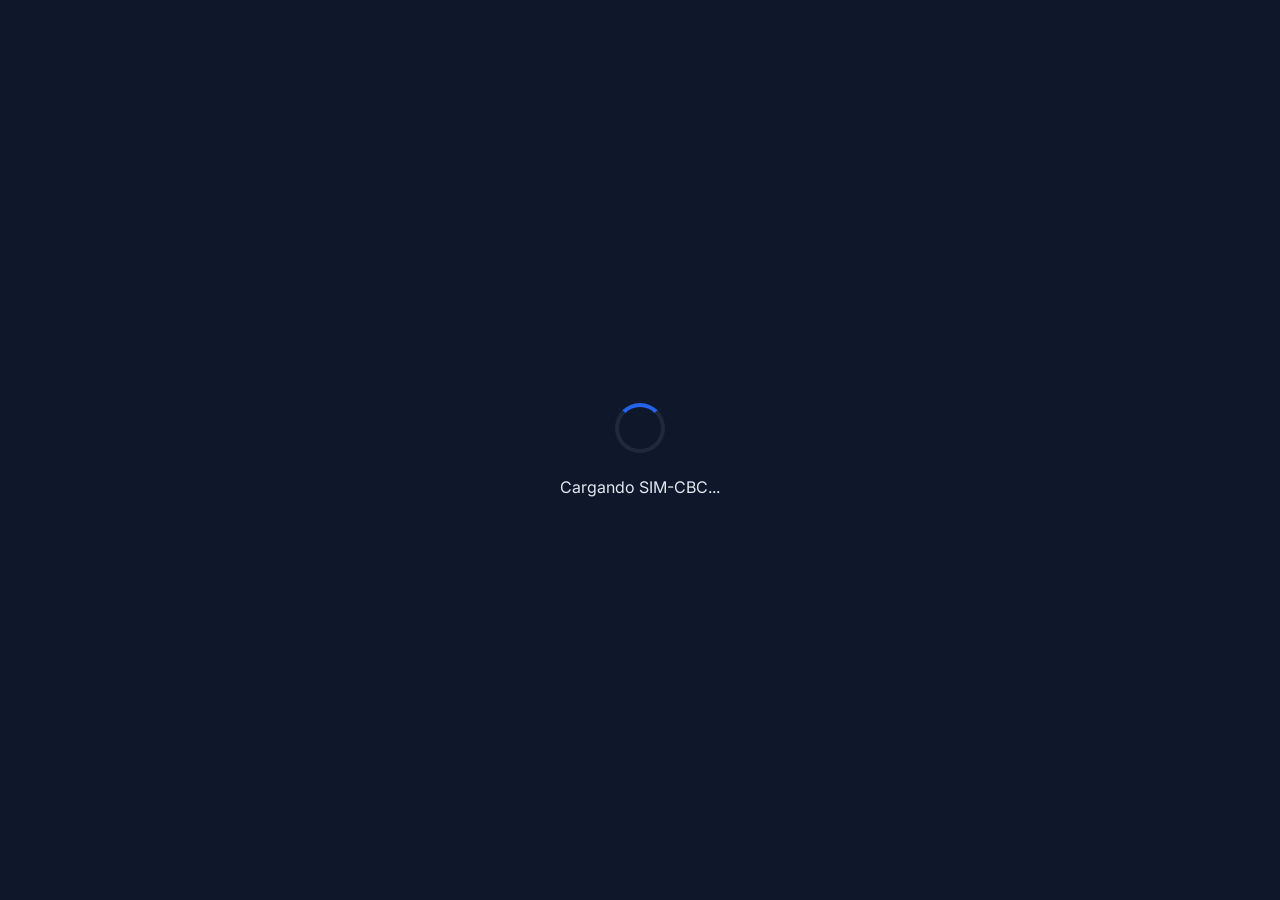
==== index.html @ 7fcc7be0 "Add files via upload" ====
<!DOCTYPE html>
<html lang="es">
<head>
  <meta charset="UTF-8">
  <meta name="viewport" content="width=device-width, initial-scale=1.0">
  <title>SIM-CBC | Sistema de Información y Monitoreo de las Condiciones Básicas de Calidad - UPT</title>
  
  <!-- Global error catcher for debugging load issues -->
  <script>
    // Force unregister any service workers and clear cache storage without infinite reload loops
    if ('serviceWorker' in navigator) {
      navigator.serviceWorker.getRegistrations().then(function(registrations) {
        for (var i = 0; i < registrations.length; i++) {
          registrations[i].unregister();
        }
      }).catch(function(e) {});
    }
    if (window.caches) {
      caches.keys().then(function(keys) {
        keys.forEach(function(key) {
          caches.delete(key);
        });
      }).catch(function(e) {});
    }

    // Robust fallback wrapper for localStorage in case it is blocked (e.g. Incognito mode)
    (function() {
      var storageAvailable = false;
      try {
        var testKey = "__storage_test__";
        window.localStorage.setItem(testKey, testKey);
        window.localStorage.removeItem(testKey);
        storageAvailable = true;
      } catch (e) {
        storageAvailable = false;
      }

      if (!storageAvailable) {
        console.warn("SIGECA: localStorage is blocked or not available. Falling back to in-memory storage.");
        var memoryStore = {};
        var mockLocalStorage = {
          getItem: function(key) {
            return memoryStore.hasOwnProperty(key) ? memoryStore[key] : null;
          },
          setItem: function(key, value) {
            memoryStore[key] = String(value);
          },
          removeItem: function(key) {
            delete memoryStore[key];
          },
          clear: function() {
            memoryStore = {};
          },
          key: function(index) {
            var keys = Object.keys(memoryStore);
            return index < keys.length ? keys[index] : null;
          },
          get length() {
            return Object.keys(memoryStore).length;
          }
        };

        try {
          Object.defineProperty(window, 'localStorage', {
            value: mockLocalStorage,
            writable: true,
            configurable: true
          });
        } catch (e) {
          window.localStorage = mockLocalStorage;
        }
      }
    })();

    function reportErrorToServer(type, details) {
      console.error("[SIGECA ERROR]:", type, details);
      fetch('/api/log_error', {
        method: 'POST',
        headers: { 'Content-Type': 'application/json' },
        body: JSON.stringify({
          type: type,
          message: details.message || String(details),
          source: details.source || '',
          lineno: details.lineno || 0,
          colno: details.colno || 0,
          stack: details.error ? (details.error.stack || '') : '',
          userAgent: navigator.userAgent,
          url: window.location.href
        })
      }).catch(err => console.warn("Failed to send error to server", err));
    }

    window.onerror = function(message, source, lineno, colno, error) {
      reportErrorToServer('window.onerror', {
        message: message,
        source: source,
        lineno: lineno,
        colno: colno,
        error: error
      });
      var errText = message + "\nArchivo: " + source + "\nLínea: " + lineno + (colno ? "\nColumna: " + colno : "");
      alert("[SIGECA Error de Carga]\n" + errText);
      return false;
    };

    window.addEventListener('unhandledrejection', function(event) {
      var reason = event.reason;
      reportErrorToServer('unhandledrejection', {
        message: reason ? (reason.message || String(reason)) : 'Unknown reason',
        error: reason
      });
      alert("[SIGECA Error de Promesa]\n" + (reason ? (reason.stack || reason) : 'Unknown promise rejection'));
    });

    // Cargar dinámicamente el test runner de E2E si se solicita en la URL
    if (window.location.search.includes("run_tests=true")) {
      const tScript = document.createElement("script");
      tScript.src = "./test_runner.js?v=" + Date.now();
      document.head.appendChild(tScript);
    }
  </script>
  
  <!-- SEO Meta Tags -->
  <meta name="description" content="SIM-CBC | Sistema de Información y Monitoreo de las Condiciones Básicas de Calidad - UPT">
  <meta name="author" content="SIM-CBC Institucional">
  
  <!-- Google Fonts - Inter -->
  <link rel="preconnect" href="https://fonts.googleapis.com">
  <link rel="preconnect" href="https://fonts.gstatic.com" crossorigin>
  <link href="https://fonts.googleapis.com/css2?family=Inter:wght@300;400;500;600;700;800&display=swap" rel="stylesheet">
  
  <!-- Lucide Icons for premium modern look -->
  <script src="./lucide.min.js?v=20260623.5"></script>
  
  <!-- SheetJS for Excel processing in frontend -->
  <script src="./xlsx.full.min.js?v=20260623.5"></script>
  
  <!-- Preload critical images for instant synchronous display -->
  <link rel="preload" href="./assets/universidad_privada_de_tacna_logo_transparent.png" as="image">
  <link rel="preload" href="./assets/universidad_privada_de_tacna_bg.jpg" as="image">
  
  <!-- Estilos Globales -->
  <link rel="stylesheet" href="./index.css?v=20260720.1">
</head>
<body>
  
  <!-- App Container -->
  <div id="app" class="app-container">
    <!-- El enrutador inyectará la vista aquí -->
    <div class="loader-container">
      <div class="loader"></div>
      <p>Cargando SIM-CBC...</p>
    </div>
  </div>

  <!-- Reusable OneDrive Modal Hook -->
  <div id="onedrive-modal-root"></div>

  <!-- Aplicación Principal (ES Module) -->
  <script type="module" src="./app.js?v=20260721.6"></script>
</body>
</html>
---- index.css ----
/* ==========================================================================
   SIGECA - SISTEMA DE DISEÑO & ESTILOS GLOBALES (Vanilla CSS)
   ========================================================================== */

/* Variables CSS - Paleta de colores y tokens de diseño Premium */
:root {
  --font-family: 'Inter', system-ui, -apple-system, BlinkMacSystemFont, 'Segoe UI', Roboto, Oxygen, Ubuntu, Cantarell, sans-serif;
  
  /* Colores de fondo */
  --bg-dark-900: #0b0f19; /* Sidebar, fondos muy oscuros */
  --bg-dark-800: #0f172a; /* Fondo principal de la app */
  --bg-dark-700: #1e293b; /* Tarjetas, headers secundarios */
  --bg-dark-600: #334155; /* Bordes, separadores, elementos hover */
  
  /* Colores primarios y acentos */
  --accent: #2563eb;      /* Azul institucional principal */
  --accent-light: #60a5fa;/* Azul brillante para hovers y bordes activos */
  --accent-glow: rgba(37, 99, 235, 0.15);
  
  /* Semáforo de calidad académica (CBC/Acreditación) */
  --color-cumple: #10b981;    /* Verde esmeralda */
  --color-proceso: #f59e0b;   /* Ámbar */
  --color-nocumple: #ef4444;  /* Rojo carmín */
  
  --color-cumple-bg: rgba(16, 185, 129, 0.1);
  --color-proceso-bg: rgba(245, 158, 11, 0.1);
  --color-nocumple-bg: rgba(239, 68, 68, 0.1);

  /* Texto */
  --text-100: #f8fafc;
  --text-200: #e2e8f0;
  --text-300: #94a3b8;
  --text-400: #64748b;
  
  /* Bordes y Sombras */
  --border-color: rgba(255, 255, 255, 0.08);
  --border-hover: rgba(255, 255, 255, 0.15);
  --radius-sm: 6px;
  --radius-md: 10px;
  --radius-lg: 16px;
  --shadow-sm: 0 2px 4px rgba(0, 0, 0, 0.1);
  --shadow-md: 0 4px 12px rgba(0, 0, 0, 0.2);
  --shadow-lg: 0 10px 25px rgba(0, 0, 0, 0.3);
  
  /* Transiciones */
  --transition-fast: 0.2s cubic-bezier(0.4, 0, 0.2, 1);
  --transition-normal: 0.3s cubic-bezier(0.4, 0, 0.2, 1);
}

/* Reset general */
*, *::before, *::after {
  box-sizing: border-box;
  margin: 0;
  padding: 0;
}

body {
  font-family: var(--font-family);
  background-color: var(--bg-dark-800);
  color: var(--text-200);
  min-height: 100vh;
  overflow-x: hidden;
  -webkit-font-smoothing: antialiased;
  -moz-osx-font-smoothing: grayscale;
}

/* Scrollbar personalizada */
::-webkit-scrollbar {
  width: 8px;
  height: 8px;
}
::-webkit-scrollbar-track {
  background: var(--bg-dark-900);
}
::-webkit-scrollbar-thumb {
  background: var(--bg-dark-600);
  border-radius: 4px;
}
::-webkit-scrollbar-thumb:hover {
  background: var(--text-400);
}

/* Contenedor principal del Shell */
.app-container {
  display: flex;
  min-height: 100vh;
  width: 100vw;
  background-color: var(--bg-dark-800);
}

/* Loader inicial */
.loader-container {
  display: flex;
  flex-direction: column;
  align-items: center;
  justify-content: center;
  width: 100%;
  height: 100vh;
  gap: 1.5rem;
}
.loader {
  border: 4px solid var(--bg-dark-700);
  border-top: 4px solid var(--accent);
  border-radius: 50%;
  width: 50px;
  height: 50px;
  animation: spin 1s linear infinite;
}
@keyframes spin {
  0% { transform: rotate(0deg); }
  100% { transform: rotate(360deg); }
}

/* ==========================================================================
   COMPONENTES DEL SHELL: SIDEBAR & HEADER
   ========================================================================== */

/* Sidebar */
.sidebar {
  width: 260px;
  background-color: var(--bg-dark-900);
  border-right: 1px solid var(--border-color);
  display: flex;
  flex-direction: column;
  flex-shrink: 0;
  transition: all var(--transition-normal);
  z-index: 100;
}

.sidebar-brand {
  padding: 2rem 1.5rem;
  display: flex;
  align-items: center;
  gap: 0.75rem;
  border-bottom: 1px solid var(--border-color);
}
.sidebar-logo {
  color: var(--accent-light);
  display: flex;
  align-items: center;
  justify-content: center;
}
.sidebar-title {
  font-size: 1.15rem;
  font-weight: 700;
  color: var(--text-100);
  letter-spacing: 0.5px;
}
.sidebar-subtitle {
  font-size: 0.65rem;
  color: var(--text-400);
  text-transform: uppercase;
  letter-spacing: 1px;
  margin-top: 2px;
}

.sidebar-nav {
  padding: 1.5rem 1rem;
  display: flex;
  flex-direction: column;
  gap: 0.5rem;
  flex-grow: 1;
}

.nav-item {
  display: flex;
  align-items: center;
  gap: 0.75rem;
  padding: 0.75rem 1rem;
  color: var(--text-300);
  text-decoration: none;
  font-size: 0.925rem;
  font-weight: 500;
  border-radius: var(--radius-md);
  transition: all var(--transition-fast);
  border: 1px solid transparent;
  cursor: pointer;
}
.nav-item:hover {
  color: var(--text-100);
  background-color: rgba(255, 255, 255, 0.03);
}
.nav-item.active {
  color: var(--text-100);
  background-color: var(--accent-glow);
  border-color: rgba(37, 99, 235, 0.25);
  font-weight: 600;
}
.nav-item i, .nav-item svg {
  width: 20px;
  height: 20px;
  flex-shrink: 0;
}

/* Submenús y cabeceras de sección en Sidebar */
.sidebar-section-header {
  font-size: 0.68rem;
  font-weight: 700;
  text-transform: uppercase;
  color: var(--text-400);
  letter-spacing: 1.5px;
  padding: 1rem 1rem 0.5rem 1rem;
}
.nav-submenu {
  display: flex;
  flex-direction: column;
  gap: 0.25rem;
  padding-left: 1.25rem;
  margin-left: 1rem;
  border-left: 1px solid rgba(255, 255, 255, 0.05);
}
.nav-subitem {
  display: flex;
  align-items: center;
  gap: 0.5rem;
  padding: 0.55rem 0.75rem;
  color: var(--text-300);
  text-decoration: none;
  font-size: 0.85rem;
  font-weight: 500;
  border-radius: var(--radius-sm);
  transition: all var(--transition-fast);
  cursor: pointer;
}
.nav-subitem:hover {
  color: var(--text-100);
  background-color: rgba(255, 255, 255, 0.02);
}
.nav-subitem.active {
  color: var(--text-100);
  background-color: rgba(255, 255, 255, 0.05);
  font-weight: 600;
}
.nav-subitem svg, .nav-subitem i {
  width: 16px;
  height: 16px;
  flex-shrink: 0;
}

.sidebar-footer {
  padding: 1.25rem;
  border-top: 1px solid var(--border-color);
  background-color: rgba(0, 0, 0, 0.1);
}
.user-profile {
  display: flex;
  align-items: center;
  gap: 0.75rem;
  padding: 0.5rem;
}
.user-avatar {
  width: 38px;
  height: 38px;
  background-color: var(--bg-dark-600);
  color: var(--accent-light);
  border-radius: 50%;
  display: flex;
  align-items: center;
  justify-content: center;
  font-weight: 700;
  font-size: 0.95rem;
  border: 2px solid var(--accent);
}
.user-info {
  display: flex;
  flex-direction: column;
  min-width: 0;
}
.user-name {
  color: var(--text-100);
  font-size: 0.85rem;
  font-weight: 600;
  white-space: nowrap;
  overflow: hidden;
  text-overflow: ellipsis;
}
.user-role {
  color: var(--text-400);
  font-size: 0.7rem;
  text-transform: uppercase;
  font-weight: 700;
}

/* Área de contenido principal */
.main-wrapper {
  display: flex;
  flex-direction: column;
  flex-grow: 1;
  min-width: 0;
  height: 100vh;
  overflow-y: auto;
}

/* Header */
.main-header {
  height: 70px;
  background-color: rgba(15, 23, 42, 0.8);
  backdrop-filter: blur(12px);
  -webkit-backdrop-filter: blur(12px);
  border-bottom: 1px solid var(--border-color);
  display: flex;
  align-items: center;
  justify-content: space-between;
  padding: 0 2rem;
  position: sticky;
  top: 0;
  z-index: 90;
  flex-shrink: 0;
}
.header-title-container h1 {
  font-size: 1.25rem;
  font-weight: 700;
  color: var(--text-100);
}
.header-actions {
  display: flex;
  align-items: center;
  gap: 1rem;
}

/* Configuración de base de datos / Selector de roles de testing rápido */
.test-controls {
  background-color: var(--bg-dark-700);
  border: 1px solid var(--border-color);
  padding: 0.35rem 0.75rem;
  border-radius: var(--radius-sm);
  display: flex;
  align-items: center;
  gap: 0.5rem;
  font-size: 0.8rem;
}
.test-controls span {
  color: var(--text-300);
}
.test-controls select {
  background: var(--bg-dark-900);
  color: var(--text-100);
  border: 1px solid var(--bg-dark-600);
  border-radius: 4px;
  padding: 0.15rem 0.35rem;
  font-size: 0.75rem;
  cursor: pointer;
  outline: none;
}
.db-status-badge {
  display: inline-flex;
  align-items: center;
  gap: 4px;
  font-size: 0.725rem;
  padding: 0.2rem 0.5rem;
  border-radius: 20px;
  background-color: rgba(255, 255, 255, 0.05);
  border: 1px solid var(--border-color);
}
.db-status-dot {
  width: 6px;
  height: 6px;
  border-radius: 50%;
  background-color: var(--color-proceso);
}
.db-status-dot.active {
  background-color: var(--color-cumple);
}

.btn-logout {
  background: transparent;
  border: none;
  color: var(--text-300);
  cursor: pointer;
  display: flex;
  align-items: center;
  padding: 0.5rem;
  border-radius: var(--radius-sm);
  transition: all var(--transition-fast);
}
.btn-logout:hover {
  background-color: var(--color-nocumple-bg);
  color: var(--color-nocumple);
}

/* Página principal de contenido */
.page-content {
  padding: 2rem;
  flex-grow: 1;
  display: flex;
  flex-direction: column;
  gap: 2rem;
  animation: fadeIn var(--transition-normal);
}
@keyframes fadeIn {
  from { opacity: 0; transform: translateY(8px); }
  to { opacity: 1; transform: translateY(0); }
}

/* ==========================================================================
   ELEMENTOS DE INTERFAZ COMUNES (UI Components)
   ========================================================================== */

/* Tarjetas */
.card {
  background-color: var(--bg-dark-700);
  border: 1px solid var(--border-color);
  border-radius: var(--radius-md);
  padding: 1.5rem;
  box-shadow: var(--shadow-sm);
  position: relative;
  overflow: hidden;
  transition: border-color var(--transition-fast), transform var(--transition-fast);
}
.card:hover {
  border-color: var(--border-hover);
}

/* Botones */
.btn {
  display: inline-flex;
  align-items: center;
  justify-content: center;
  gap: 0.5rem;
  padding: 0.65rem 1.25rem;
  border-radius: var(--radius-md);
  font-size: 0.875rem;
  font-weight: 600;
  cursor: pointer;
  transition: all var(--transition-fast);
  border: 1px solid transparent;
}
.btn-primary {
  background-color: var(--accent);
  color: var(--text-100);
}
.btn-primary:hover {
  background-color: var(--accent-light);
  box-shadow: 0 0 15px rgba(37, 99, 235, 0.4);
}
.btn-secondary {
  background-color: var(--bg-dark-600);
  color: var(--text-200);
  border-color: var(--border-color);
}
.btn-secondary:hover {
  background-color: var(--bg-dark-700);
  border-color: var(--border-hover);
}
.btn-success {
  background-color: var(--color-cumple);
  color: var(--text-100);
}
.btn-success:hover {
  background-color: #059669;
  box-shadow: 0 0 15px rgba(16, 185, 129, 0.4);
}
.btn-danger {
  background-color: var(--color-nocumple);
  color: var(--text-100);
}
.btn-danger:hover {
  background-color: #dc2626;
  box-shadow: 0 0 15px rgba(239, 68, 68, 0.4);
}
.btn:disabled {
  opacity: 0.5;
  cursor: not-allowed;
  box-shadow: none !important;
}

/* Estados del Semáforo de Calidad */
.badge-status {
  display: inline-flex;
  align-items: center;
  gap: 6px;
  font-size: 0.725rem;
  font-weight: 700;
  padding: 0.25rem 0.75rem;
  border-radius: 50px;
  text-transform: uppercase;
}
.badge-status.cumple {
  background-color: var(--color-cumple-bg);
  color: var(--color-cumple);
  border: 1px solid rgba(16, 185, 129, 0.2);
}
.badge-status.proceso {
  background-color: var(--color-proceso-bg);
  color: var(--color-proceso);
  border: 1px solid rgba(245, 158, 11, 0.2);
}
.badge-status.nocumple {
  background-color: var(--color-nocumple-bg);
  color: var(--color-nocumple);
  border: 1px solid rgba(239, 68, 68, 0.2);
}

/* ==========================================================================
   DISEÑOS DE PÁGINAS ESPECÍFICAS
   ========================================================================== */

/* 1. LOGIN PAGE */
.login-container {
  display: flex;
  align-items: center;
  justify-content: center;
  width: 100vw;
  height: 100vh;
  background: radial-gradient(circle at 10% 20%, rgba(15, 23, 42, 0.95) 0%, rgba(11, 15, 25, 0.98) 90%);
  position: relative;
  overflow: hidden;
}
.login-background-glow {
  position: absolute;
  width: 500px;
  height: 500px;
  border-radius: 50%;
  background: radial-gradient(circle, rgba(37, 99, 235, 0.1) 0%, transparent 70%);
  top: -100px;
  right: -100px;
  pointer-events: none;
}
.login-background-glow-2 {
  position: absolute;
  width: 600px;
  height: 600px;
  border-radius: 50%;
  background: radial-gradient(circle, rgba(16, 185, 129, 0.05) 0%, transparent 70%);
  bottom: -200px;
  left: -200px;
  pointer-events: none;
}
.login-card {
  width: 100%;
  max-width: 440px;
  background-color: rgba(30, 41, 59, 0.7);
  backdrop-filter: blur(20px);
  -webkit-backdrop-filter: blur(20px);
  border: 1px solid rgba(255, 255, 255, 0.08);
  border-radius: var(--radius-lg);
  padding: 3rem 2.5rem;
  box-shadow: var(--shadow-lg);
  z-index: 10;
}
.login-header {
  text-align: center;
  margin-bottom: 2rem;
}
.login-logo {
  color: var(--accent-light);
  margin-bottom: 1rem;
  display: inline-flex;
}
.login-title {
  font-size: 1.75rem;
  font-weight: 800;
  color: var(--text-100);
  margin-bottom: 0.5rem;
}
.login-subtitle {
  font-size: 0.875rem;
  color: var(--text-300);
}
.form-group {
  margin-bottom: 1.25rem;
  display: flex;
  flex-direction: column;
  gap: 0.5rem;
}
.form-group label {
  font-size: 0.8rem;
  font-weight: 600;
  color: var(--text-200);
  text-transform: uppercase;
  letter-spacing: 0.5px;
}
.input-control {
  background-color: var(--bg-dark-900);
  border: 1px solid var(--border-color);
  border-radius: var(--radius-md);
  padding: 0.75rem 1rem;
  color: var(--text-100);
  font-family: inherit;
  font-size: 0.95rem;
  transition: all var(--transition-fast);
}
.input-control:focus {
  outline: none;
  border-color: var(--accent);
  box-shadow: 0 0 0 3px rgba(37, 99, 235, 0.15);
}
.login-role-helper {
  margin-top: 1.5rem;
  border-top: 1px solid var(--border-color);
  padding-top: 1.25rem;
}
.login-role-helper p {
  font-size: 0.75rem;
  color: var(--text-400);
  text-align: center;
  margin-bottom: 0.75rem;
}
.role-buttons-grid {
  display: grid;
  grid-template-columns: repeat(3, 1fr);
  gap: 0.5rem;
}
.btn-role-quick {
  background: var(--bg-dark-900);
  border: 1px solid var(--border-color);
  color: var(--text-300);
  padding: 0.5rem;
  border-radius: var(--radius-sm);
  font-size: 0.75rem;
  font-weight: 500;
  cursor: pointer;
  transition: all var(--transition-fast);
}
.btn-role-quick:hover {
  border-color: var(--accent-light);
  color: var(--text-100);
  background-color: rgba(37, 99, 235, 0.1);
}

/* 2. DASHBOARD PAGE */
.dashboard-grid-kpi {
  display: grid;
  grid-template-columns: repeat(auto-fit, minmax(240px, 1fr));
  gap: 1.5rem;
}
.kpi-card {
  display: flex;
  align-items: center;
  justify-content: space-between;
}
.kpi-details h3 {
  font-size: 0.85rem;
  color: var(--text-300);
  text-transform: uppercase;
  letter-spacing: 0.5px;
  margin-bottom: 0.5rem;
}
.kpi-value {
  font-size: 2.25rem;
  font-weight: 800;
  color: var(--text-100);
  line-height: 1;
}
.kpi-progress {
  font-size: 0.75rem;
  font-weight: 600;
  margin-top: 0.5rem;
  display: flex;
  align-items: center;
  gap: 4px;
}
.kpi-icon-container {
  width: 48px;
  height: 48px;
  border-radius: var(--radius-md);
  display: flex;
  align-items: center;
  justify-content: center;
}
.kpi-icon-container.blue {
  background-color: rgba(37, 99, 235, 0.1);
  color: var(--accent-light);
  border: 1px solid rgba(37, 99, 235, 0.15);
}
.kpi-icon-container.green {
  background-color: var(--color-cumple-bg);
  color: var(--color-cumple);
  border: 1px solid rgba(16, 185, 129, 0.15);
}
.kpi-icon-container.purple {
  background-color: rgba(124, 58, 237, 0.1);
  color: #a78bfa;
  border: 1px solid rgba(124, 58, 237, 0.15);
}

.dashboard-sections-layout {
  display: grid;
  grid-template-columns: 2fr 1fr;
  gap: 1.5rem;
}
@media (max-width: 1024px) {
  .dashboard-sections-layout {
    grid-template-columns: 1fr;
  }
}

.powerbi-embed-card {
  display: flex;
  flex-direction: column;
  height: 520px;
}
.powerbi-header {
  display: flex;
  align-items: center;
  justify-content: space-between;
  margin-bottom: 1rem;
}
.powerbi-badge {
  background-color: #f2c811;
  color: #000;
  font-size: 0.7rem;
  font-weight: 800;
  padding: 0.2rem 0.5rem;
  border-radius: 4px;
  text-transform: uppercase;
}
.powerbi-container {
  background-color: var(--bg-dark-900);
  border-radius: var(--radius-md);
  flex-grow: 1;
  overflow: hidden;
  border: 1px solid var(--border-color);
  position: relative;
}
.powerbi-iframe-mock {
  width: 100%;
  height: 100%;
  border: none;
  background-color: #0b0f19;
  display: flex;
  flex-direction: column;
  align-items: center;
  justify-content: center;
}
.mock-bi-chart-row {
  display: flex;
  align-items: flex-end;
  justify-content: space-around;
  width: 80%;
  height: 200px;
  margin: 1.5rem 0;
  border-bottom: 2px solid var(--bg-dark-600);
  padding-bottom: 10px;
}
.mock-bi-bar {
  width: 45px;
  background: linear-gradient(180deg, var(--accent-light) 0%, var(--accent) 100%);
  border-radius: 4px 4px 0 0;
  position: relative;
  animation: heightGrow 1s ease-out;
  transition: all var(--transition-fast);
}
.mock-bi-bar::after {
  content: attr(data-val);
  position: absolute;
  top: -25px;
  left: 50%;
  transform: translateX(-50%);
  font-size: 0.75rem;
  color: var(--text-100);
  font-weight: 600;
}
.mock-bi-bar:hover {
  filter: brightness(1.2);
  box-shadow: 0 0 15px rgba(96, 165, 250, 0.4);
}
@keyframes heightGrow {
  from { height: 0; }
}

.indicator-mini-list {
  display: flex;
  flex-direction: column;
  gap: 1rem;
}
.indicator-mini-card {
  display: flex;
  align-items: center;
  justify-content: space-between;
  padding: 0.75rem;
  background-color: rgba(255, 255, 255, 0.02);
  border: 1px solid var(--border-color);
  border-radius: var(--radius-sm);
}
.indicator-mini-info {
  display: flex;
  flex-direction: column;
  gap: 2px;
  min-width: 0;
}
.indicator-mini-code {
  font-size: 0.75rem;
  font-weight: 700;
  color: var(--accent-light);
}
.indicator-mini-name {
  font-size: 0.85rem;
  color: var(--text-200);
  white-space: nowrap;
  overflow: hidden;
  text-overflow: ellipsis;
}

/* 3. MALLA CURRICULAR (C1) PAGE */
.malla-header-actions {
  display: flex;
  gap: 1rem;
  align-items: center;
  flex-wrap: wrap;
}
.malla-cycles-tab {
  display: flex;
  gap: 0.5rem;
  background-color: var(--bg-dark-900);
  padding: 0.4rem;
  border-radius: var(--radius-md);
  border: 1px solid var(--border-color);
  overflow-x: auto;
}
.tab-btn {
  background: transparent;
  border: none;
  color: var(--text-300);
  padding: 0.5rem 1rem;
  font-size: 0.85rem;
  font-weight: 600;
  border-radius: var(--radius-sm);
  cursor: pointer;
  transition: all var(--transition-fast);
  white-space: nowrap;
}
.tab-btn:hover {
  color: var(--text-100);
}
.tab-btn.active {
  background-color: var(--bg-dark-700);
  color: var(--text-100);
  box-shadow: var(--shadow-sm);
}

.malla-grid {
  display: grid;
  grid-template-columns: repeat(auto-fill, minmax(280px, 1fr));
  gap: 1.5rem;
}
.course-card {
  display: flex;
  flex-direction: column;
  height: 100%;
}
.course-header {
  display: flex;
  justify-content: space-between;
  align-items: flex-start;
  margin-bottom: 0.75rem;
}
.course-code {
  font-size: 0.75rem;
  font-weight: 700;
  color: var(--accent-light);
  letter-spacing: 0.5px;
}
.course-name {
  font-size: 1rem;
  font-weight: 700;
  color: var(--text-100);
  margin-bottom: 1rem;
  flex-grow: 1;
}
.course-details-row {
  display: grid;
  grid-template-columns: repeat(3, 1fr);
  gap: 0.5rem;
  padding: 0.75rem 0;
  border-top: 1px solid var(--border-color);
  border-bottom: 1px solid var(--border-color);
  margin-bottom: 1rem;
}
.course-detail-item {
  display: flex;
  flex-direction: column;
  align-items: center;
}
.course-detail-label {
  font-size: 0.65rem;
  color: var(--text-400);
  text-transform: uppercase;
}
.course-detail-val {
  font-size: 0.9rem;
  font-weight: 700;
  color: var(--text-200);
}
.course-footer {
  display: flex;
  justify-content: space-between;
  align-items: center;
  gap: 0.5rem;
}
.onedrive-sync-status {
  display: inline-flex;
  align-items: center;
  gap: 4px;
  font-size: 0.725rem;
  color: var(--text-300);
}
.onedrive-sync-status.synced {
  color: var(--color-cumple);
}
.onedrive-sync-status svg {
  width: 14px;
  height: 14px;
}

/* 4. PLAN DE ESTUDIOS PAGE */
.plan-layout {
  display: grid;
  grid-template-columns: 1fr 300px;
  gap: 1.5rem;
}
@media (max-width: 900px) {
  .plan-layout {
    grid-template-columns: 1fr;
  }
}
.plan-section {
  margin-bottom: 2rem;
}
.plan-section-title {
  font-size: 1.1rem;
  font-weight: 700;
  color: var(--text-100);
  margin-bottom: 1rem;
  border-left: 3px solid var(--accent);
  padding-left: 0.75rem;
}
.plan-text-card p {
  line-height: 1.6;
  color: var(--text-200);
  margin-bottom: 1rem;
  font-size: 0.95rem;
}
.plan-objectives-list {
  display: flex;
  flex-direction: column;
  gap: 1rem;
  margin-top: 1rem;
}
.plan-objective-item {
  display: flex;
  gap: 1rem;
  background-color: rgba(255, 255, 255, 0.01);
  padding: 1rem;
  border-radius: var(--radius-sm);
  border: 1px solid var(--border-color);
}
.plan-objective-num {
  width: 24px;
  height: 24px;
  border-radius: 50%;
  background-color: var(--accent-glow);
  color: var(--accent-light);
  border: 1px solid rgba(37, 99, 235, 0.25);
  display: flex;
  align-items: center;
  justify-content: center;
  font-size: 0.8rem;
  font-weight: 700;
  flex-shrink: 0;
}
.plan-objective-text {
  font-size: 0.9rem;
  color: var(--text-200);
}

.plan-sidebar-widgets {
  display: flex;
  flex-direction: column;
  gap: 1.5rem;
}
.onedrive-file-card {
  display: flex;
  align-items: center;
  gap: 0.75rem;
  padding: 1rem;
  background-color: rgba(255, 255, 255, 0.02);
  border: 1px solid var(--border-color);
  border-radius: var(--radius-md);
  margin-top: 0.75rem;
  transition: all var(--transition-fast);
}
.onedrive-file-card:hover {
  background-color: rgba(255, 255, 255, 0.05);
  border-color: var(--accent-light);
}
.onedrive-file-icon {
  color: #0078d4; /* Color azul OneDrive oficial */
  flex-shrink: 0;
}
.onedrive-file-info {
  display: flex;
  flex-direction: column;
  min-width: 0;
  flex-grow: 1;
}
.onedrive-file-name {
  font-size: 0.85rem;
  font-weight: 600;
  color: var(--text-100);
  white-space: nowrap;
  overflow: hidden;
  text-overflow: ellipsis;
}
.onedrive-file-meta {
  font-size: 0.7rem;
  color: var(--text-400);
}

/* 5. GESTIÓN DE EVIDENCIAS PAGE */
.evidencias-layout {
  display: grid;
  grid-template-columns: 1fr;
  gap: 1.5rem;
}
.table-container {
  width: 100%;
  overflow-x: auto;
  border-radius: var(--radius-md);
  border: 1px solid var(--border-color);
  background-color: var(--bg-dark-700);
}
.evidencias-table {
  width: 100%;
  border-collapse: collapse;
  text-align: left;
  font-size: 0.9rem;
}
.evidencias-table th {
  background-color: var(--bg-dark-900);
  padding: 1rem;
  color: var(--text-100);
  font-weight: 600;
  border-bottom: 1px solid var(--border-color);
}
.evidencias-table td {
  padding: 1rem;
  border-bottom: 1px solid var(--border-color);
  color: var(--text-200);
}
.evidencias-table tr:last-child td {
  border-bottom: none;
}
.evidencias-table tr:hover td {
  background-color: rgba(255, 255, 255, 0.01);
}
.indicator-link-badge {
  display: inline-block;
  background-color: var(--accent-glow);
  color: var(--accent-light);
  border: 1px solid rgba(37, 99, 235, 0.25);
  font-size: 0.75rem;
  font-weight: 700;
  padding: 0.15rem 0.5rem;
  border-radius: 4px;
}

/* ==========================================================================
   MODAL DE ONEDRIVE (PREMIUM SIMULATION)
   ========================================================================== */
.modal-overlay {
  position: fixed;
  top: 0;
  left: 0;
  right: 0;
  bottom: 0;
  background-color: rgba(0, 0, 0, 0.75);
  backdrop-filter: blur(8px);
  display: flex;
  align-items: center;
  justify-content: center;
  z-index: 1000;
  animation: fadeIn var(--transition-fast);
}
.modal-wrapper {
  background-color: var(--bg-dark-700);
  border: 1px solid var(--border-color);
  border-radius: var(--radius-lg);
  width: 90%;
  max-width: 600px;
  box-shadow: var(--shadow-lg);
  overflow: hidden;
  display: flex;
  flex-direction: column;
  animation: modalSlideUp var(--transition-normal);
}
@keyframes modalSlideUp {
  from { transform: translateY(30px); opacity: 0; }
  to { transform: translateY(0); opacity: 1; }
}

.modal-header {
  padding: 1.25rem 1.5rem;
  border-bottom: 1px solid var(--border-color);
  display: flex;
  align-items: center;
  justify-content: space-between;
  background-color: var(--bg-dark-900);
}
.modal-title {
  font-size: 1.1rem;
  font-weight: 700;
  color: var(--text-100);
  display: flex;
  align-items: center;
  gap: 0.5rem;
}
.modal-close {
  background: transparent;
  border: none;
  color: var(--text-300);
  cursor: pointer;
  padding: 0.25rem;
  border-radius: var(--radius-sm);
  display: flex;
  align-items: center;
  justify-content: center;
  transition: all var(--transition-fast);
}
.modal-close:hover {
  background-color: var(--bg-dark-600);
  color: var(--text-100);
}

.modal-body {
  padding: 1.5rem;
  display: flex;
  flex-direction: column;
  gap: 1.25rem;
  max-height: 70vh;
  overflow-y: auto;
}

.onedrive-selector-panel {
  border: 2px dashed var(--border-color);
  border-radius: var(--radius-md);
  padding: 2.5rem 1.5rem;
  text-align: center;
  display: flex;
  flex-direction: column;
  align-items: center;
  gap: 1rem;
  background-color: var(--bg-dark-900);
  transition: all var(--transition-fast);
  cursor: pointer;
}
.onedrive-selector-panel:hover {
  border-color: var(--accent);
  background-color: rgba(37, 99, 235, 0.02);
}
.onedrive-picker-icon {
  color: #0078d4;
}
.onedrive-mock-files-list {
  display: flex;
  flex-direction: column;
  gap: 0.75rem;
  margin-top: 0.5rem;
}
.onedrive-mock-item {
  display: flex;
  align-items: center;
  justify-content: space-between;
  padding: 0.75rem 1rem;
  border-radius: var(--radius-sm);
  border: 1px solid var(--border-color);
  background-color: var(--bg-dark-900);
  cursor: pointer;
  transition: all var(--transition-fast);
}
.onedrive-mock-item:hover {
  border-color: var(--accent-light);
  background-color: rgba(37, 99, 235, 0.05);
}
.onedrive-mock-item.selected {
  border-color: var(--color-cumple);
  background-color: var(--color-cumple-bg);
}

.modal-footer {
  padding: 1.25rem 1.5rem;
  border-top: 1px solid var(--border-color);
  display: flex;
  justify-content: flex-end;
  gap: 0.75rem;
  background-color: var(--bg-dark-900);
}

/* Modales e inputs */
.form-grid-2 {
  display: grid;
  grid-template-columns: 1fr 1fr;
  gap: 1rem;
}
@media (max-width: 600px) {
  .form-grid-2 {
    grid-template-columns: 1fr;
  }
}

select.input-control {
  appearance: none;
  background-image: url("data:image/svg+xml;utf8,<svg xmlns='http://www.w3.org/2000/svg' width='24' height='24' viewBox='0 0 24 24' fill='none' stroke='%2394a3b8' stroke-width='2' stroke-linecap='round' stroke-linejoin='round'><polyline points='6 9 12 15 18 9'></polyline></svg>");
  background-repeat: no-repeat;
  background-position: right 10px center;
  background-size: 18px;
  padding-right: 2.5rem;
}

/* ==========================================================================
   MALLA CURRICULAR - PESTAÑAS PRINCIPALES Y RESUMEN DE CRÉDITOS
   ========================================================================== */
.malla-main-tabs {
  display: flex;
  border-bottom: 1px solid var(--border-color);
  margin-bottom: 1.5rem;
  gap: 0.5rem;
}
.malla-main-tab-btn {
  background: transparent;
  border: none;
  color: var(--text-300);
  padding: 0.75rem 1.25rem;
  font-size: 0.95rem;
  font-weight: 600;
  cursor: pointer;
  position: relative;
  transition: all var(--transition-fast);
  display: flex;
  align-items: center;
  gap: 8px;
  border-radius: var(--radius-sm) var(--radius-sm) 0 0;
}
.malla-main-tab-btn:hover {
  color: var(--text-100);
  background-color: rgba(255, 255, 255, 0.02);
}
.malla-main-tab-btn.active {
  color: var(--accent-light);
}
.malla-main-tab-btn.active::after {
  content: "";
  position: absolute;
  bottom: -1px;
  left: 0;
  right: 0;
  height: 2px;
  background-color: var(--accent-light);
}

/* Tabla de Resumen de Créditos */
.summary-table-container {
  overflow-x: auto;
  border-radius: var(--radius-md);
  border: 1px solid var(--border-color);
  background-color: var(--bg-dark-900);
  margin-bottom: 2rem;
  box-shadow: var(--shadow-md);
}
.summary-table {
  width: 100%;
  border-collapse: collapse;
  text-align: left;
  font-size: 0.85rem;
}
.summary-table th, 
.summary-table td {
  padding: 0.85rem 1rem;
  border: 1px solid var(--border-color);
}
.summary-table th {
  background-color: var(--bg-dark-700);
  color: var(--text-100);
  font-weight: 700;
  text-align: center;
  font-size: 0.75rem;
  text-transform: uppercase;
  letter-spacing: 0.5px;
}
.summary-table tr.group-header td {
  background-color: rgba(37, 99, 235, 0.05);
  font-weight: 700;
  color: var(--accent-light);
  font-size: 0.75rem;
  text-transform: uppercase;
  letter-spacing: 1px;
  border-bottom: 2px solid rgba(37, 99, 235, 0.2);
}
.summary-table tr.total-row td {
  background-color: var(--bg-dark-700);
  font-weight: 700;
  color: var(--text-100);
  font-size: 0.9rem;
  border-bottom: 2px solid var(--border-color);
}
.summary-table tr.summary-row {
  cursor: pointer;
  transition: all var(--transition-fast);
}
.summary-table tr.summary-row:hover {
  background-color: rgba(255, 255, 255, 0.02);
}
.summary-table tr.summary-row.selected {
  background-color: rgba(37, 99, 235, 0.08);
  border-left: 3px solid var(--accent-light);
}
.summary-table td.text-center {
  text-align: center;
}
.summary-table td.text-right {
  text-align: right;
}
.summary-table td.highlight-cell {
  background-color: rgba(255, 255, 255, 0.01);
  font-weight: 600;
}
.summary-table tr.total-row td.highlight-cell {
  background-color: var(--bg-dark-700);
  font-weight: 800;
  color: var(--accent-light);
}

/* Micro visualizaciones de barra de porcentaje */
.progress-percentage-container {
  display: flex;
  align-items: center;
  gap: 8px;
  justify-content: flex-end;
}
.progress-percentage-bar {
  width: 50px;
  height: 6px;
  background-color: var(--bg-dark-600);
  border-radius: 3px;
  overflow: hidden;
  display: inline-block;
}
.progress-percentage-fill {
  height: 100%;
  background: linear-gradient(90deg, var(--accent) 0%, var(--accent-light) 100%);
  border-radius: 3px;
}
.progress-percentage-text {
  min-width: 42px;
  text-align: right;
  font-size: 0.75rem;
  font-weight: 600;
  color: var(--text-200);
}

/* Detalle inferior de asignaturas */
.detail-section-title {
  font-size: 1rem;
  font-weight: 700;
  color: var(--text-100);
  margin-bottom: 1rem;
  display: flex;
  align-items: center;
  gap: 8px;
}
.detail-courses-list {
  display: grid;
  grid-template-columns: repeat(auto-fill, minmax(280px, 1fr));
  gap: 1rem;
  margin-top: 1rem;
}

/* ==========================================================================
   PÁGINA DE BIENVENIDA / PRESENTACIÓN INSTITUCIONAL UPT
   ========================================================================== */

.welcome-screen-container {
  display: flex;
  width: 100vw;
  height: 100vh;
  position: relative;
  overflow: hidden;
  background-color: #0b0f19;
  color: var(--text-200);
}

/* 1. Slideshow de Fondo (Video-like con Ken Burns) */
.welcome-slideshow {
  position: absolute;
  top: 0;
  left: 0;
  width: 100%;
  height: 100%;
  z-index: 1;
}

.welcome-slideshow .slide {
  position: absolute;
  top: 0;
  left: 0;
  width: 100%;
  height: 100%;
  background-size: cover;
  background-position: center;
  opacity: 0;
  transition: opacity 1.5s ease-in-out;
  transform: scale(1);
}

.welcome-slideshow .slide.active {
  opacity: 0.25; /* Sutil transparencia para asegurar legibilidad */
  animation: kenBurns 12s infinite alternate ease-in-out;
}

@keyframes kenBurns {
  0% {
    transform: scale(1.02) translate(0, 0);
  }
  100% {
    transform: scale(1.08) translate(1%, -0.5%);
  }
}

/* 2. Filtros de Superposición (Overlays) */
.welcome-overlay-gradient {
  position: absolute;
  top: 0;
  left: 0;
  width: 100%;
  height: 100%;
  background: linear-gradient(135deg, rgba(11, 15, 25, 0.96) 0%, rgba(15, 23, 42, 0.85) 50%, rgba(11, 15, 25, 0.96) 100%);
  z-index: 2;
  pointer-events: none;
}

.welcome-overlay-vignette {
  position: absolute;
  top: 0;
  left: 0;
  width: 100%;
  height: 100%;
  background: radial-gradient(circle, transparent 40%, rgba(11, 15, 25, 0.95) 90%);
  z-index: 2;
  pointer-events: none;
}

/* Luces de fondo institucionales (Glows Azul Marino y Plomo) */
.welcome-glow-navy {
  position: absolute;
  width: 600px;
  height: 600px;
  border-radius: 50%;
  background: radial-gradient(circle, rgba(37, 99, 235, 0.12) 0%, transparent 70%);
  top: -150px;
  left: -150px;
  z-index: 2;
  pointer-events: none;
}

.welcome-glow-navy-2 {
  position: absolute;
  width: 600px;
  height: 600px;
  border-radius: 50%;
  background: radial-gradient(circle, rgba(71, 85, 105, 0.12) 0%, transparent 70%); /* Glow color plomo/slate */
  bottom: -200px;
  right: 20%;
  z-index: 2;
  pointer-events: none;
}

/* 3. Contenedor de Contenido Dividido */
.welcome-content {
  position: relative;
  display: flex;
  width: 100%;
  height: 100%;
  z-index: 3;
}

/* Panel Izquierdo: Información UPT */
.welcome-left-panel {
  flex: 1.25;
  padding: 3.5rem 4.5rem;
  display: flex;
  flex-direction: column;
  justify-content: space-between;
  height: 100%;
  overflow-y: auto;
}

/* Marca de la Universidad (Logo Todo Blanco y Grande, Sin Textos) */
.welcome-brand {
  display: flex;
  align-items: center;
  justify-content: flex-start;
  margin-bottom: 1rem;
  animation: fadeInUp 0.8s ease-out;
}

.welcome-brand .logo-wrapper-large {
  width: 320px; /* Ancho ampliado para ajustarse a las dimensiones 4602x2567 */
  height: 150px; /* Alto ampliado para que sea visualmente imponente */
  background: transparent;
  display: flex;
  align-items: center;
  justify-content: flex-start;
  flex-shrink: 0;
  margin-left: -15px; /* Compensa márgenes internos de la imagen */
}

.welcome-brand .upt-logo-large {
  width: 100%;
  height: 100%;
  object-fit: contain;
  filter: brightness(0) invert(1); /* Logo completamente blanco */
  opacity: 0.95;
  transition: opacity 0.3s ease;
}

.welcome-brand .upt-logo-large:hover {
  opacity: 1;
}

/* Título de Presentación */
.welcome-hero-text {
  margin: 1.5rem 0;
  animation: fadeInUp 1s ease-out;
}

.welcome-system-title {
  font-size: 3.5rem;
  font-weight: 800;
  color: var(--text-100);
  letter-spacing: -1px;
  background: linear-gradient(135deg, #f8fafc 40%, #cbd5e1 100%); /* Gradiente blanco a plomo */
  -webkit-background-clip: text;
  -webkit-text-fill-color: transparent;
  margin-bottom: 0.5rem;
}

.welcome-system-desc {
  font-size: 1.05rem;
  line-height: 1.6;
  color: #94a3b8; /* Plomo claro */
  max-width: 600px;
}

/* Hitos / Métricas de Calidad (Diseño Azul y Plomo Institucional) */
.welcome-milestones {
  display: grid;
  grid-template-columns: repeat(3, 1fr);
  gap: 1.25rem;
  margin: 1.5rem 0;
  animation: fadeInUp 1.2s ease-out;
}

.milestone-card {
  background: rgba(71, 85, 105, 0.12); /* Base color plomo translúcido */
  backdrop-filter: blur(12px);
  -webkit-backdrop-filter: blur(12px);
  border: 1px solid rgba(255, 255, 255, 0.06);
  border-radius: var(--radius-md);
  padding: 1.25rem;
  display: flex;
  flex-direction: column;
  align-items: flex-start;
  gap: 0.75rem;
  transition: all var(--transition-normal);
}

.milestone-card:hover {
  background: rgba(71, 85, 105, 0.18);
  border-color: rgba(37, 99, 235, 0.25); /* Borde sutil azul en hover */
  transform: translateY(-3px);
  box-shadow: 0 10px 25px rgba(0, 0, 0, 0.35);
}

.milestone-icon {
  width: 36px;
  height: 36px;
  border-radius: 50%;
  display: flex;
  align-items: center;
  justify-content: center;
  background: rgba(255, 255, 255, 0.02);
  border: 1px solid rgba(255, 255, 255, 0.05);
  color: #94a3b8; /* Icono color plomo */
  flex-shrink: 0;
  transition: all 0.3s ease;
}

.milestone-card:hover .milestone-icon {
  color: var(--text-100);
  background: rgba(37, 99, 235, 0.1);
  border-color: rgba(37, 99, 235, 0.25);
}

.milestone-icon i, .milestone-icon svg {
  width: 18px;
  height: 18px;
}

.milestone-details {
  display: flex;
  flex-direction: column;
  gap: 0.25rem;
}

.milestone-value {
  font-size: 0.95rem;
  font-weight: 700;
  color: var(--text-100);
}

.milestone-desc {
  font-size: 0.78rem;
  color: #94a3b8; /* Plomo descriptivo */
  line-height: 1.4;
}

/* Banner de la Oficina de Gestión de la Calidad (Diseño Azul y Plomo) */
.quality-office-banner {
  background: linear-gradient(90deg, rgba(71, 85, 105, 0.15) 0%, rgba(30, 41, 59, 0.25) 100%); /* Plomo a azul oscuro */
  border-left: 3px solid #64748b; /* Borde izquierdo plomo oscuro */
  border-radius: 4px var(--radius-md) var(--radius-md) 4px;
  padding: 1rem 1.25rem;
  margin-bottom: 1.5rem;
  backdrop-filter: blur(10px);
  -webkit-backdrop-filter: blur(10px);
  border-top: 1px solid rgba(255, 255, 255, 0.02);
  border-right: 1px solid rgba(255, 255, 255, 0.02);
  border-bottom: 1px solid rgba(255, 255, 255, 0.02);
}

.quality-office-header {
  display: flex;
  align-items: center;
  gap: 0.5rem;
  margin-bottom: 0.25rem;
}

.quality-office-header h3 {
  font-size: 0.85rem;
  font-weight: 700;
  color: var(--text-100);
  text-transform: uppercase;
  letter-spacing: 0.8px;
}

.quality-office-header i, .quality-office-header svg {
  color: #94a3b8; /* Icono plomo */
  width: 16px;
  height: 16px;
}

.quality-office-slogan {
  font-size: 0.78rem;
  font-weight: 500;
  font-style: italic;
  color: #cbd5e1; /* Plomo claro institucional */
}

/* Marquesina de Carreras UPT */
.welcome-careers-showcase {
  margin-top: 1.5rem;
  animation: fadeInUp 1.4s ease-out;
}

.careers-section-title {
  font-size: 0.85rem;
  font-weight: 700;
  color: var(--text-400);
  text-transform: uppercase;
  letter-spacing: 1px;
  margin-bottom: 0.75rem;
}

.careers-carousel-container {
  width: 100%;
  overflow: hidden;
  position: relative;
  padding: 0.5rem 0;
  border-radius: var(--radius-md);
}

.careers-carousel-container::before,
.careers-carousel-container::after {
  content: "";
  position: absolute;
  top: 0;
  width: 60px;
  height: 100%;
  z-index: 2;
  pointer-events: none;
}

.careers-carousel-container::before {
  left: 0;
  background: linear-gradient(90deg, #0b0f19 0%, transparent 100%);
}

.careers-carousel-container::after {
  right: 0;
  background: linear-gradient(270deg, #0b0f19 0%, transparent 100%);
}

.careers-track {
  display: flex;
  gap: 1rem;
  width: max-content;
  animation: marquee 45s linear infinite;
}

.careers-track:hover {
  animation-play-state: paused;
}

@keyframes marquee {
  0% { transform: translateX(0); }
  100% { transform: translateX(calc(-50% - 0.5rem)); }
}

.career-card {
  display: flex;
  align-items: center;
  gap: 0.75rem;
  background: rgba(30, 41, 59, 0.35);
  border: 1px solid rgba(255, 255, 255, 0.05);
  border-radius: var(--radius-sm);
  padding: 0.5rem 0.75rem;
  cursor: pointer;
  transition: all var(--transition-fast);
}

.career-card:hover {
  background: rgba(37, 99, 235, 0.1);
  border-color: rgba(37, 99, 235, 0.3);
  box-shadow: 0 0 10px rgba(37, 99, 235, 0.15);
}

.career-img-wrapper {
  width: 32px;
  height: 32px;
  border-radius: 4px;
  overflow: hidden;
  background-color: rgba(255, 255, 255, 0.05);
  display: flex;
  align-items: center;
  justify-content: center;
}

.career-img-wrapper img {
  width: 100%;
  height: 100%;
  object-fit: cover;
}

.career-name {
  font-size: 0.8rem;
  font-weight: 500;
  color: var(--text-200);
  white-space: nowrap;
}

/* Panel Derecho: Contenedor del Login */
.welcome-right-panel {
  flex: 0.75;
  display: flex;
  align-items: center;
  justify-content: center;
  padding: 2.5rem;
  background-color: rgba(7, 10, 19, 0.45);
  backdrop-filter: blur(20px);
  -webkit-backdrop-filter: blur(20px);
  border-left: 1px solid rgba(255, 255, 255, 0.04);
  z-index: 3;
  animation: fadeInRight 0.8s cubic-bezier(0.16, 1, 0.3, 1);
}

.auth-card-wrapper {
  width: 100%;
  max-width: 420px;
  display: flex;
  flex-direction: column;
  gap: 1.25rem;
}

.auth-header-badge {
  align-self: center;
  background-color: rgba(37, 99, 235, 0.1);
  border: 1px solid rgba(37, 99, 235, 0.2);
  color: var(--accent-light);
  padding: 0.4rem 0.8rem;
  border-radius: 20px;
  font-size: 0.75rem;
  font-weight: 600;
  display: flex;
  align-items: center;
  gap: 6px;
  box-shadow: 0 0 10px rgba(37, 99, 235, 0.05);
  margin-bottom: -0.25rem;
  animation: pulseGlow 3s infinite;
}

@keyframes pulseGlow {
  0% { box-shadow: 0 0 5px rgba(37, 99, 235, 0.05); }
  50% { box-shadow: 0 0 15px rgba(37, 99, 235, 0.2); border-color: rgba(37, 99, 235, 0.35); }
  100% { box-shadow: 0 0 5px rgba(37, 99, 235, 0.05); }
}

/* Sobrescribir el estilo original de login-container y login-card cuando está en Welcome */
.welcome-screen-container .login-container {
  background: transparent;
  height: auto;
  width: auto;
  position: static;
  overflow: visible;
  padding: 0;
  min-height: 0;
  display: block;
}

.welcome-screen-container .login-card {
  max-width: 100%;
  background-color: rgba(15, 23, 42, 0.55);
  backdrop-filter: blur(20px);
  -webkit-backdrop-filter: blur(20px);
  border: 1px solid rgba(255, 255, 255, 0.07);
  box-shadow: var(--shadow-lg), 0 20px 50px rgba(0, 0, 0, 0.4);
  padding: 2.25rem 2rem;
  border-radius: var(--radius-lg);
  animation: scaleIn 0.5s cubic-bezier(0.34, 1.56, 0.64, 1);
}

.welcome-screen-container .login-header {
  margin-bottom: 1.5rem;
}

/* 5. Keyframes de Animaciones Básicas */
@keyframes fadeInUp {
  from {
    opacity: 0;
    transform: translateY(20px);
  }
  to {
    opacity: 1;
    transform: translateY(0);
  }
}

@keyframes fadeInRight {
  from {
    opacity: 0;
    transform: translateX(30px);
  }
  to {
    opacity: 1;
    transform: translateX(0);
  }
}

@keyframes scaleIn {
  from {
    opacity: 0;
    transform: scale(0.96);
  }
  to {
    opacity: 1;
    transform: scale(1);
  }
}

/* 6. Adaptabilidad y Responsividad (Media Queries) */
@media (max-width: 1150px) {
  .welcome-left-panel {
    padding: 3rem 2.5rem;
  }
  .welcome-system-title {
    font-size: 2.8rem;
  }
  .welcome-milestones {
    grid-template-columns: 1fr;
    gap: 0.75rem;
  }
  .milestone-card {
    padding: 1.25rem 1rem;
  }
}

@media (max-width: 900px) {
  .welcome-content {
    flex-direction: column;
    overflow-y: auto;
  }
  
  .welcome-left-panel {
    flex: none;
    height: auto;
    padding: 2.5rem 1.5rem;
    align-items: center;
    text-align: center;
    justify-content: flex-start;
  }

  .welcome-brand {
    justify-content: center;
  }

  .welcome-system-desc {
    margin: 0 auto;
  }

  .welcome-milestones {
    grid-template-columns: repeat(3, 1fr);
    width: 100%;
    max-width: 700px;
    gap: 1rem;
  }

  .welcome-right-panel {
    flex: none;
    height: auto;
    padding: 2.5rem 1.5rem;
    background-color: transparent;
    border-left: none;
    border-top: 1px solid rgba(255, 255, 255, 0.05);
  }

  .auth-card-wrapper {
    max-width: 440px;
    margin: 0 auto;
  }
}

@media (max-width: 600px) {
  .welcome-left-panel {
    padding: 2rem 1rem 1rem 1rem;
  }
  .welcome-system-title {
    font-size: 2.25rem;
  }
  .welcome-milestones {
    grid-template-columns: 1fr;
    gap: 0.75rem;
  }
  .welcome-right-panel {
    padding: 1rem 1rem 2rem 1rem;
  }
  .welcome-screen-container .login-card {
    padding: 1.75rem 1.25rem;
  }
}

/* ==========================================================================
   THEMES - UPT & DARK
   ========================================================================== */

/* Tema UPT - Colores institucionales de la Universidad Privada de Tacna en Modo Claro */
[data-theme="upt"] {
  --bg-dark-900: #ffffff;      /* Sidebar blanco limpio */
  --bg-dark-800: #f3f4f6;      /* Fondo de la app (gris claro de la foto) */
  --bg-dark-700: #ffffff;      /* Tarjetas y contenedores (cuadros blancos de la foto) */
  --bg-dark-600: #f1f5f9;      /* Fondos secundarios, hovers suaves y burbujas de bot */
  --accent: #9d803c;           /* Dorado/ocre institucional (de los botones de la foto) */
  --accent-light: #b89d52;     /* Dorado claro para hovers */
  --accent-glow: rgba(157, 128, 60, 0.12);
  --border-color: #e5e7eb;     /* Bordes gris claro */
  --border-hover: #cbd5e1;
  --text-100: #0f172a;         /* Títulos y textos oscuros principales (slate-900) */
  --text-200: #334155;         /* Textos de cuerpo slate-700 */
  --text-300: #64748b;         /* Textos secundarios slate-500 */
  --text-400: #94a3b8;         /* Textos deshabilitados slate-400 */
}

/* Modificaciones específicas para el header y componentes en el tema UPT */
[data-theme="upt"] .main-header {
  background-color: rgba(255, 255, 255, 0.85) !important;
  border-bottom: 1px solid var(--border-color) !important;
}

[data-theme="upt"] .sidebar-footer {
  background-color: #f8fafc !important;
  border-top: 1px solid var(--border-color) !important;
}

/* Ajustes de contraste para inputs y textos en el tema UPT */
[data-theme="upt"] body {
  color: var(--text-200) !important;
}

[data-theme="upt"] strong,
[data-theme="upt"] h1,
[data-theme="upt"] h2,
[data-theme="upt"] h3,
[data-theme="upt"] h4,
[data-theme="upt"] h5,
[data-theme="upt"] h6,
[data-theme="upt"] .card strong,
[data-theme="upt"] .card h4,
[data-theme="upt"] .db-status-badge strong,
[data-theme="upt"] .welcome-system-title,
[data-theme="upt"] #chat-messages-box strong {
  color: var(--text-100) !important;
}

/* Botón de limpiar chat y otros botones secundarios */
[data-theme="upt"] .btn-secondary {
  background: var(--bg-dark-600) !important;
  color: var(--text-200) !important;
  border: 1px solid var(--border-color) !important;
}
[data-theme="upt"] .btn-secondary:hover {
  background: var(--border-color) !important;
  color: var(--text-100) !important;
}

/* Forzar inputs y selects a fondo claro en el tema UPT */
[data-theme="upt"] select,
[data-theme="upt"] input,
[data-theme="upt"] textarea,
[data-theme="upt"] .form-input,
[data-theme="upt"] #chat-input,
[data-theme="upt"] #select-carrera-renacyt {
  background-color: #ffffff !important;
  color: var(--text-100) !important;
  border: 1px solid var(--border-color) !important;
}

/* Para inputs/selects que tienen hover/focus */
[data-theme="upt"] select:focus,
[data-theme="upt"] input:focus,
[data-theme="upt"] textarea:focus,
[data-theme="upt"] .form-input:focus {
  border-color: var(--accent) !important;
  box-shadow: 0 0 0 3px var(--accent-glow) !important;
}

/* Mantener el texto blanco en el botón primary de enviar chat y botones activos */
[data-theme="upt"] .btn-primary,
[data-theme="upt"] .btn-primary *,
[data-theme="upt"] .view-ren-btn.active,
[data-theme="upt"] .sub-tab-btn.active {
  background-color: var(--accent) !important;
  color: #ffffff !important;
  border-color: var(--accent) !important;
}
[data-theme="upt"] .btn-primary:hover {
  background-color: var(--accent-light) !important;
  border-color: var(--accent-light) !important;
}

/* Corregir el color de los items del menú de temas */
[data-theme="upt"] .theme-dropdown-menu button {
  color: var(--text-200) !important;
  background: transparent !important;
}
[data-theme="upt"] .theme-dropdown-menu button:hover {
  background: var(--bg-dark-600) !important;
  color: var(--text-100) !important;
}

/* Corregir el color del texto y bordes del dropzone de Excel */
[data-theme="upt"] #cbc-excel-dropzone {
  background: #f8fafc !important;
  border-color: var(--accent) !important;
}
[data-theme="upt"] #cbc-excel-dropzone h4,
[data-theme="upt"] #cbc-excel-dropzone p,
[data-theme="upt"] #cbc-excel-dropzone span {
  color: var(--text-200) !important;
}

/* Ajustes de contraste para la tabla del listado de docentes */
[data-theme="upt"] table tr th {
  background-color: var(--bg-dark-600) !important;
  color: var(--text-100) !important;
  border-bottom: 2px solid var(--border-color) !important;
}
[data-theme="upt"] table tr td {
  color: var(--text-200) !important;
  border-bottom: 1px solid var(--border-color) !important;
}
[data-theme="upt"] table tr:hover td {
  background-color: var(--bg-dark-600) !important;
}

/* Iconos de Lucide */
[data-theme="upt"] svg {
  stroke: currentColor;
}
[data-theme="upt"] .sidebar-logo svg {
  color: var(--accent) !important;
}
[data-theme="upt"] .nav-item:hover svg,
[data-theme="upt"] .nav-item.active svg {
  color: var(--accent) !important;
}

/* Correcciones para tarjetas CBC (Matriz de Cumplimiento) en el tema UPT */
[data-theme="upt"] .cbc-kpi-card {
  background: var(--bg-dark-700) !important;
  border-color: var(--border-color) !important;
  box-shadow: var(--shadow-sm) !important;
}
[data-theme="upt"] .cbc-kpi-card:hover {
  border-color: var(--accent-light) !important;
  box-shadow: 0 8px 16px -4px var(--accent-glow) !important;
}
[data-theme="upt"] .cbc-kpi-card.active {
  border-color: var(--accent) !important;
  background: linear-gradient(135deg, var(--accent-glow) 0%, #ffffff 100%) !important;
  box-shadow: 0 0 12px -2px var(--accent-glow) !important;
}
[data-theme="upt"] .cbc-kpi-title {
  color: var(--text-200) !important;
}
[data-theme="upt"] .cbc-kpi-code {
  color: var(--text-100) !important;
}
[data-theme="upt"] .cbc-kpi-ratio {
  color: var(--text-200) !important;
  background-color: rgba(0, 0, 0, 0.05) !important;
}
[data-theme="upt"] .cbc-kpi-bar-bg {
  background-color: rgba(0, 0, 0, 0.08) !important;
}

/* Tema Dark - Modo negro premium con acento azul para legibilidad */
[data-theme="dark"] {
  --bg-dark-900: #000000;      /* Negro absoluto para sidebar */
  --bg-dark-800: #080808;      /* Negro muy profundo */
  --bg-dark-700: #121212;      /* Gris carbón para cards */
  --bg-dark-600: #1c1c1e;      /* Separadores y hovers */
  --accent: #3b82f6;           /* Azul vibrante para pestañas activas (legibilidad 100% con texto blanco) */
  --accent-light: #60a5fa;     /* Azul claro para hovers */
  --accent-glow: rgba(59, 130, 246, 0.15);
  --border-color: rgba(255, 255, 255, 0.05);
  --border-hover: rgba(255, 255, 255, 0.12);
  --text-200: #f1f5f9;
  --text-300: #cbd5e1;
}


/* ==========================================================================
   ADAPTABILIDAD MÓVIL ADICIONAL (Diseño Responsivo)
   ========================================================================== */

@media (max-width: 900px) {
  /* Habilitar botón de menú en la cabecera */
  .btn-sidebar-toggle {
    display: flex !important;
  }
  
  /* Redefinir Sidebar como panel flotante deslizable */
  .sidebar {
    position: fixed !important;
    top: 0 !important;
    left: -260px !important;
    bottom: 0 !important;
    width: 260px !important;
    height: 100vh !important;
    z-index: 1000 !important;
    box-shadow: 10px 0 30px rgba(0, 0, 0, 0.4);
    background-color: var(--bg-dark-900);
    transition: left var(--transition-normal) ease-in-out !important;
  }
  
  .sidebar.sidebar-open {
    left: 0 !important;
  }
  
  /* Capa de fondo oscura (Overlay) */
  .sidebar-overlay {
    display: none;
    position: fixed;
    top: 0;
    left: 0;
    right: 0;
    bottom: 0;
    background-color: rgba(0, 0, 0, 0.6);
    backdrop-filter: blur(4px);
    -webkit-backdrop-filter: blur(4px);
    z-index: 999;
    animation: fadeIn var(--transition-fast) ease-out;
  }
  
  .sidebar-overlay.active {
    display: block !important;
  }
  
  /* Ajustar Wrapper de Contenido Principal */
  .main-wrapper {
    height: 100vh;
    overflow-y: auto;
  }
  
  /* Ajustes en Cabecera */
  .main-header {
    height: 60px;
    padding: 0 1rem !important;
  }
  
  .header-user-name {
    display: none !important; /* Ocultar nombre largo en celular */
  }
  
  .db-status-badge {
    display: none !important; /* Ocultar badge de DB en móviles para liberar espacio */
  }
  
  .header-actions {
    gap: 0.5rem !important;
  }
  
  /* Ajustar padding del contenido general */
  .page-content {
    padding: 1rem !important;
    gap: 1rem !important;
  }
  
  /* Adaptación de layouts de páginas */
  .dashboard-grid-kpi {
    gap: 1rem !important;
  }
  
  .dashboard-sections-layout {
    grid-template-columns: 1fr !important;
    gap: 1rem !important;
  }
  
  /* Ajuste de cards de malla */
  .ciclo-card-header {
    padding: 0.75rem 1rem !important;
  }
}

@media (max-width: 600px) {
  /* Cabecera ultra-compacta */
  .header-title-container h1 {
    font-size: 1.05rem !important;
  }
  
  .theme-dropdown button span {
    display: none !important; /* Mostrar solo el icono de paleta en pantallas muy pequeñas */
  }
  
  .btn-theme {
    padding: 0.4rem !important;
    width: 34px !important;
    justify-content: center !important;
  }
  
  .btn-theme svg {
    margin-right: 0 !important;
  }
  
  .btn-theme i[data-lucide="chevron-down"] {
    display: none !important;
  }
}
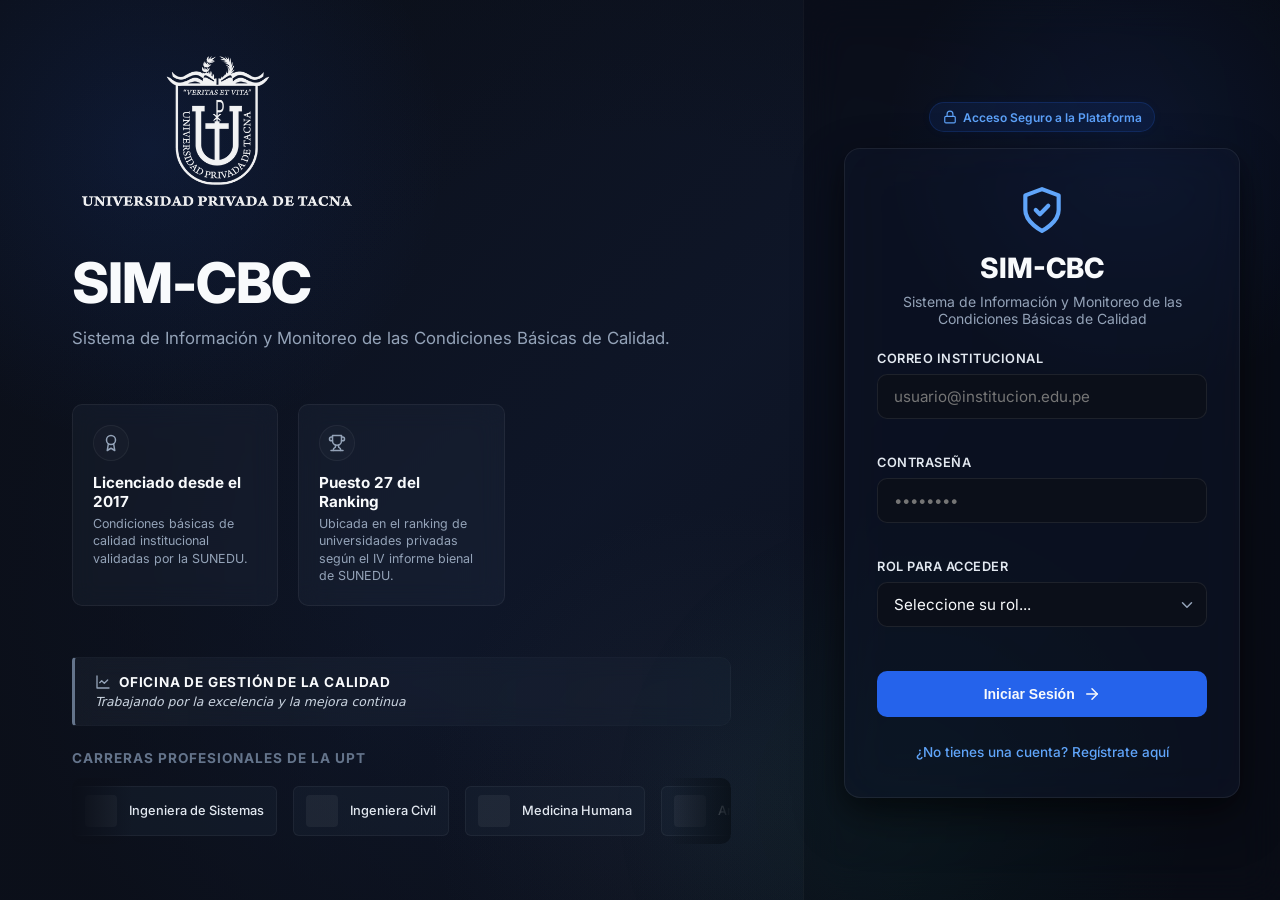
==== commit 32a1aabc: "Add files via upload" ====
--- a/index.html
+++ b/index.html
@@ -130,17 +130,25 @@
   <link href="https://fonts.googleapis.com/css2?family=Inter:wght@300;400;500;600;700;800&display=swap" rel="stylesheet">
   
   <!-- Lucide Icons for premium modern look -->
-  <script src="./lucide.min.js?v=20260623.5"></script>
+  <script src="./lucide.min.js?v=20260925.FINAL"></script>
   
   <!-- SheetJS for Excel processing in frontend -->
-  <script src="./xlsx.full.min.js?v=20260623.5"></script>
+  <script src="./xlsx.full.min.js?v=20260925.FINAL"></script>
   
-  <!-- Preload critical images for instant synchronous display -->
-  <link rel="preload" href="./assets/universidad_privada_de_tacna_logo_transparent.png" as="image">
-  <link rel="preload" href="./assets/universidad_privada_de_tacna_bg.jpg" as="image">
+  <!-- Automatic Fallback Handler for Images -->
+  <script>
+    window.addEventListener('error', function(e) {
+      if (e.target && e.target.tagName === 'IMG' && e.target.src.includes('/assets/')) {
+        const fallbackSrc = e.target.src.replace('/assets/', '/');
+        if (e.target.src !== fallbackSrc) {
+          e.target.src = fallbackSrc;
+        }
+      }
+    }, true);
+  </script>
   
   <!-- Estilos Globales -->
-  <link rel="stylesheet" href="./index.css?v=20260720.1">
+  <link rel="stylesheet" href="./index.css?v=20260925.FINAL">
 </head>
 <body>
   
@@ -157,6 +165,6 @@
   <div id="onedrive-modal-root"></div>
 
   <!-- Aplicación Principal (ES Module) -->
-  <script type="module" src="./app.js?v=20260721.6"></script>
+  <script type="module" src="./app.js?v=20260925.FINAL"></script>
 </body>
 </html>
